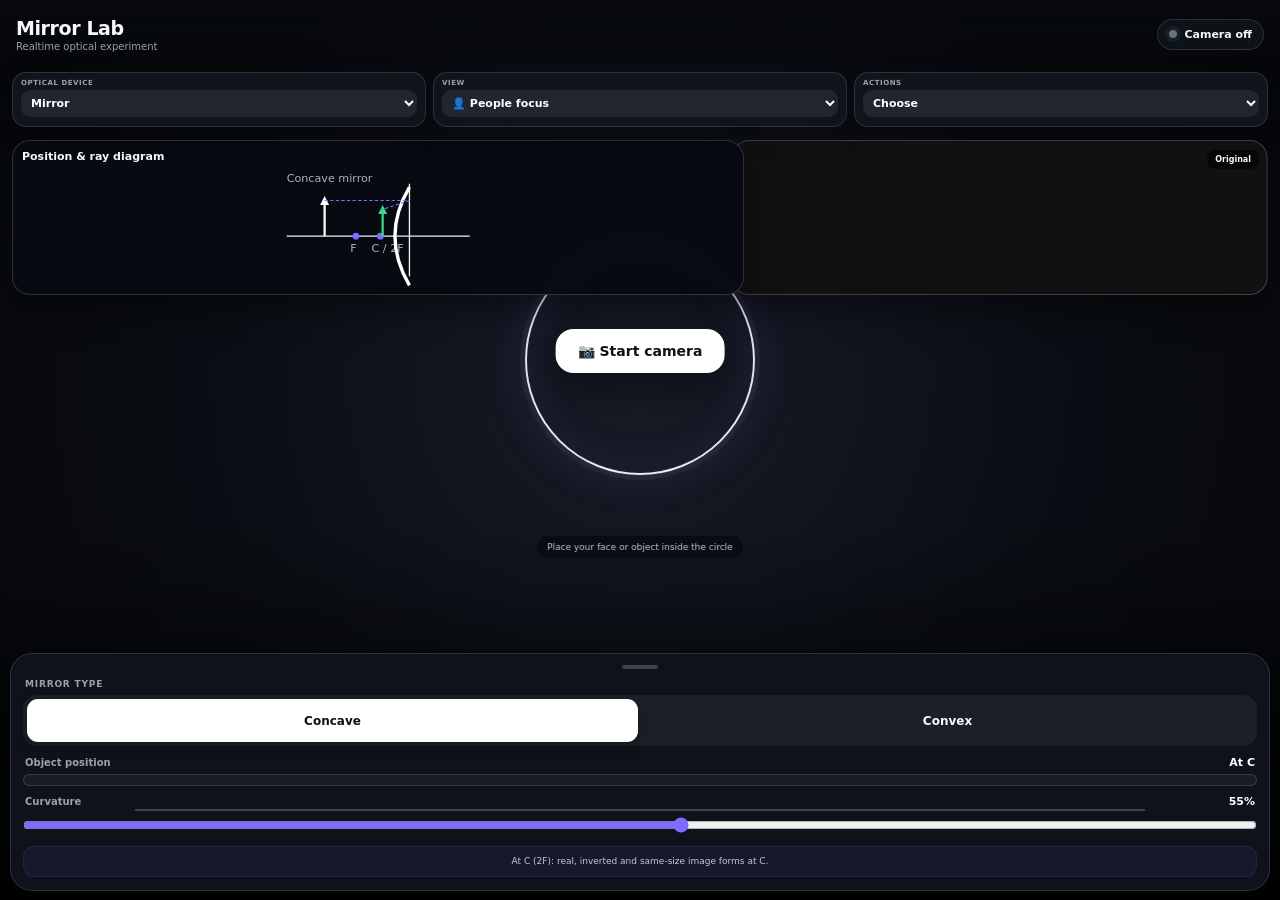
==== mirror-demo.html @ 6b6a010e "Repair simulator controls after physics case update" ====
<!doctype html>
<html lang="en">
<head>
<meta charset="utf-8">
<meta name="viewport" content="width=device-width,initial-scale=1,viewport-fit=cover,user-scalable=no">
<meta name="theme-color" content="#080a0f">
<title>Mirror Lab — Optical Experiment</title>
<style>
:root{
 --bg:#07090e;--panel:#11151d;--panel2:#191e28;--line:rgba(255,255,255,.13);
 --text:#f7f8fb;--muted:#98a2b2;--accent:#7c6cff;--good:#35d58a
}
*{box-sizing:border-box;-webkit-tap-highlight-color:transparent}
html,body{margin:0;width:100%;height:100%;overflow:hidden;background:var(--bg);color:var(--text);font-family:Inter,system-ui,-apple-system,BlinkMacSystemFont,"Segoe UI",sans-serif}
body{overscroll-behavior:none}button,select,input{font:inherit}button{border:0;color:var(--text);touch-action:manipulation}
#app{position:relative;width:100%;height:100%;overflow:hidden;background:radial-gradient(circle at 50% 42%,#181c27 0,#0a0d13 52%,#06070b 100%)}

/* CAMERA / OPTICAL CANVAS */
#mirrorGL{position:absolute;inset:0;width:100%;height:100%;touch-action:none}
#shade{position:absolute;inset:0;pointer-events:none;background:linear-gradient(180deg,rgba(0,0,0,.38),transparent 30%,transparent 58%,rgba(0,0,0,.76))}
#mirrorRing{
 position:absolute;left:50%;top:40%;width:min(48vw,230px);aspect-ratio:1;
 transform:translate(-50%,-50%);border:2px solid rgba(255,255,255,.9);border-radius:50%;
 box-shadow:0 0 0 5px rgba(255,255,255,.045),0 0 45px rgba(124,108,255,.16),inset 0 0 42px rgba(124,108,255,.1);
 pointer-events:none;z-index:2
}

/* HEADER */
header{
 position:absolute;top:0;left:0;right:0;height:64px;padding:11px 16px 7px;
 display:flex;align-items:center;justify-content:space-between;z-index:30;
 background:linear-gradient(180deg,rgba(7,9,14,.98),rgba(7,9,14,.84),transparent)
}
.title{font-size:19px;font-weight:900;letter-spacing:-.4px}.subtitle{margin-top:2px;font-size:10px;color:var(--muted)}
.status{display:flex;align-items:center;gap:7px;padding:8px 11px;border:1px solid var(--line);border-radius:999px;background:rgba(17,21,29,.82);font-size:11px;font-weight:850;backdrop-filter:blur(14px)}
.dot{width:8px;height:8px;border-radius:50%;background:#687180;box-shadow:0 0 0 4px rgba(104,113,128,.12)}
.dot.live{background:var(--good);box-shadow:0 0 0 4px rgba(53,213,138,.13),0 0 12px rgba(53,213,138,.45)}

/* TOP CONTROL STRIP */
.topBar{
 position:absolute;top:72px;left:12px;right:12px;height:55px;z-index:25;
 display:grid;grid-template-columns:1fr 1fr 1fr;gap:7px
}
.topSelect{min-width:0;margin:0;padding:6px 8px;border:1px solid var(--line);border-radius:14px;background:rgba(18,22,30,.94);backdrop-filter:blur(16px);box-shadow:0 7px 22px rgba(0,0,0,.28)}
.topSelect span{display:block;margin-bottom:3px;color:var(--muted);font-size:7px;font-weight:900;letter-spacing:.08em;text-transform:uppercase}
.topSelect select{width:100%;height:27px;padding:0 6px;border:0;outline:0;border-radius:9px;background:#202530;color:#fff;font-size:11px;font-weight:850;appearance:auto}
.topSelect select option{background:#181c24;color:#fff}

/* EXPERIMENT STAGE CARDS */
.rayGraph{
 position:absolute;top:140px;left:12px;width:calc(58% - 10px);height:155px;z-index:12;
 padding:9px;border:1px solid rgba(255,255,255,.16);border-radius:18px;
 background:rgba(8,11,17,.97);backdrop-filter:blur(18px);box-shadow:0 14px 35px rgba(0,0,0,.4)
}
.rayGraphTitle{font-size:11px;font-weight:900;margin-bottom:4px}.rayGraph svg{display:block;width:100%;height:125px}
.rayLabel{font-size:10px;fill:#aab2c0}.rayMain{stroke:#eef2f7;stroke-width:1.2}.rayAux{stroke:#7c6cff;stroke-width:1;stroke-dasharray:3 2}.rayObj{stroke:#fff;stroke-width:2}.rayImg{stroke:#39d98a;stroke-width:2}
#camera{
 position:absolute;top:140px;right:12px;width:calc(42% - 2px);height:155px;object-fit:cover;
 background:#111;border:1px solid rgba(255,255,255,.2);border-radius:18px;z-index:12;
 box-shadow:0 14px 35px rgba(0,0,0,.42);transform:scaleX(-1)
}
.camera-label{position:absolute;top:150px;right:21px;z-index:13;padding:5px 8px;border-radius:8px;background:rgba(0,0,0,.58);font-size:8px;font-weight:900;pointer-events:none}
#tip{position:absolute;left:50%;top:calc(39% + min(36vw,185px));transform:translateX(-50%);z-index:7;max-width:88%;padding:6px 10px;border-radius:999px;background:rgba(7,9,14,.65);color:#c0c6d1;font-size:9px;text-align:center;backdrop-filter:blur(8px)}
#start{position:absolute;left:50%;top:39%;transform:translate(-50%,-50%);z-index:20;padding:14px 22px;border-radius:18px;background:#fff;color:#111;font-size:14px;font-weight:900;box-shadow:0 14px 40px rgba(0,0,0,.5)}
#start.hide{display:none}

/* SETTINGS SHEET */
.controls{
 position:absolute;left:10px;right:10px;bottom:9px;z-index:20;
 max-height:36vh;overflow:auto;padding:11px 12px 13px;
 border:1px solid rgba(255,255,255,.13);border-radius:22px;
 background:rgba(15,19,27,.98);backdrop-filter:blur(24px);box-shadow:0 20px 55px rgba(0,0,0,.62)
}
.sheetHandle{width:36px;height:4px;margin:0 auto 10px;border-radius:99px;background:rgba(255,255,255,.2)}
.sectionTitle{margin:0 2px 6px;color:var(--muted);font-size:9px;font-weight:900;letter-spacing:.09em;text-transform:uppercase}
.segment{display:grid;grid-template-columns:1fr 1fr;gap:4px;padding:4px;margin-bottom:10px;border-radius:14px;background:rgba(255,255,255,.055)}
.segment button{min-height:43px;border-radius:11px;background:transparent;font-size:12px;font-weight:900}
.segment button.active{background:#fff;color:#111;box-shadow:0 4px 14px rgba(0,0,0,.22)}
label.controlLabel{display:flex;align-items:center;justify-content:space-between;margin:9px 2px 5px;color:var(--muted);font-size:10px;font-weight:800}
.controlLabel span:last-child{color:#fff;font-size:11px;font-weight:900}
.points{position:relative;display:grid;grid-template-columns:repeat(4,1fr);gap:4px;padding:5px;border:1px solid rgba(255,255,255,.13);border-radius:17px;background:rgba(255,255,255,.045)}
.points:before{content:"";position:absolute;left:9%;right:9%;top:34px;height:2px;background:rgba(255,255,255,.2)}
.point{position:relative;z-index:2;min-height:59px;border:1px solid transparent;border-radius:12px;background:rgba(255,255,255,.035);font-size:16px;font-weight:900;color:#d7dbe2}
.point small{display:block;margin-top:1px;font-size:8px;font-weight:800;color:inherit;opacity:.6}
.point:after{content:"";display:block;width:10px;height:10px;margin:7px auto 0;border-radius:50%;background:#59616f;box-shadow:0 0 0 3px rgba(89,97,111,.14)}
.point.active{background:#fff;color:#111;box-shadow:0 5px 16px rgba(0,0,0,.25)}.point.active:after{background:#111;box-shadow:0 0 0 3px rgba(17,17,17,.12)}
input[type=range]{width:100%;margin:4px 0 0;accent-color:var(--accent)}
#lesson{margin-top:9px;padding:8px 10px;border-radius:11px;text-align:center;background:rgba(124,108,255,.08);border:1px solid rgba(124,108,255,.13);color:#c5c9d3;font-size:9px;line-height:1.4}

@media(max-width:390px){
 header{padding-left:13px;padding-right:13px}.title{font-size:17px}
 .topBar{top:70px;left:9px;right:9px;gap:5px}.topSelect{padding:6px}.topSelect span{font-size:6px}.topSelect select{font-size:10px}
 .rayGraph{top:134px;left:9px;width:calc(58% - 7px);height:145px;padding:8px}.rayGraph svg{height:116px}
 #camera{top:134px;right:9px;width:calc(42% - 2px);height:145px}.camera-label{top:143px;right:16px}
 #mirrorRing{top:39%;width:min(44vw,190px)}
 #tip{top:calc(39% + 105px);font-size:8px}
 .controls{left:8px;right:8px;bottom:8px;max-height:35vh;padding:10px}
 .point{min-height:54px}
}
</style><body>
<div id="app">
<video id="camera" autoplay playsinline muted></video>
<canvas id="mirrorGL"></canvas>
<div id="shade"></div>

<header>
 <div><div class="title">Mirror Lab</div><div class="subtitle">Realtime optical experiment</div></div>
 <div class="status"><span id="dot" class="dot"></span><span id="status">Camera off</span></div>
</header>

<div class="topBar">
 <label class="topSelect"><span>Optical device</span><select id="systemSelect" aria-label="Optical device"><option value="mirror">Mirror</option><option value="lens">Lens</option></select></label>
 <label class="topSelect"><span>View</span><select id="viewSelect" aria-label="View"><option value="person">👤 People focus</option><option value="scene">🌐 Full scene</option></select></label>
 <label class="topSelect"><span>Actions</span><select id="actionSelect" aria-label="Actions"><option value="">Choose</option><option value="camera">↔ Camera</option><option value="reset">↻ Reset</option></select></label>
</div>

<div id="mirrorRing" aria-hidden="true"></div>

<div class="rayGraph" id="rayGraph">
 <div class="rayGraphTitle">Position & ray diagram</div>
 <svg viewBox="0 0 180 112" aria-label="Optical position diagram">
  <line x1="8" y1="62" x2="172" y2="62" class="rayMain"/>
  <line x1="118" y1="15" x2="118" y2="98" class="rayMain"/>
  <circle cx="70" cy="62" r="3" fill="#7c6cff"/><circle cx="92" cy="62" r="3" fill="#7c6cff"/>
  <text x="65" y="76" class="rayLabel">F</text><text x="84" y="76" class="rayLabel">C / 2F</text>
  <path id="opticalSurface" d="M118 18 Q92 62 118 106" fill="none" stroke="#fff" stroke-width="3"/>
  <line id="rayObject" x1="42" y1="62" x2="42" y2="30" class="rayObj"/>
  <polygon id="objectArrow" points="42,26 38,34 46,34" fill="#fff"/>
  <line id="rayImage" x1="94" y1="62" x2="94" y2="38" class="rayImg"/>
  <polygon id="imageArrow" points="94,34 90,42 98,42" fill="#39d98a"/>
  <line x1="42" y1="30" x2="118" y2="30" class="rayAux"/>
  <line x1="118" y1="30" x2="94" y2="38" class="rayAux"/>
  <text id="rayType" x="8" y="13" class="rayLabel">Concave mirror</text>
 </svg>
</div>
<div class="camera-label">Original</div>

<div id="tip">Place your face or object inside the circle</div>
<button id="start">📷 Start camera</button>

<section class="controls">
 <div class="sheetHandle"></div>
 <div class="sectionTitle" id="deviceTypeTitle">Mirror type</div>
 <div class="segment" id="mirrorTypes"><button id="concave" class="active">Concave</button><button id="convex">Convex</button></div>
 <div class="segment" id="lensTypes" style="display:none"><button id="lensConvex" class="active">Convex lens</button><button id="lensConcave">Concave lens</button></div>

 <label class="controlLabel"><span>Object position</span><span id="distVal">At C</span></label>
 <div class="points" id="points" aria-label="Optical object position"></div>

 <label class="controlLabel"><span>Curvature</span><span id="curvVal">55%</span></label>
 <input id="curv" type="range" min="15" max="90" value="55">
 <div id="lesson">At C (2F): real, inverted and same-size image forms at C.</div>
</section>
</div><script>
const video=document.getElementById('camera'),canvas=document.getElementById('mirrorGL');
const start=document.getElementById('start'),dot=document.getElementById('dot'),statusEl=document.getElementById('status');
const curv=document.getElementById('curv'),curvVal=document.getElementById('curvVal'),distVal=document.getElementById('distVal'),lesson=document.getElementById('lesson');
let points=[];
const systemSelect=document.getElementById('systemSelect'),viewSelect=document.getElementById('viewSelect'),actionSelect=document.getElementById('actionSelect');
const mirrorTypes=document.getElementById('mirrorTypes'),lensTypes=document.getElementById('lensTypes');
const lensConvex=document.getElementById('lensConvex'),lensConcave=document.getElementById('lensConcave');

let viewMode='person';
const gl=canvas.getContext('webgl',{alpha:true,antialias:false,preserveDrawingBuffer:false,powerPreference:'high-performance'});
let stream=null,facing='user',system='mirror',mode=0,mirror={x:.5,y:.47,r:.28},drag=null,tex,program,raf=0,objectDistance=2,objectPosition='C',videoTextureReady=false,loc={};

const VS=`
attribute vec2 p; varying vec2 uv;
void main(){gl_Position=vec4(p,0.,1.);uv=p*.5+.5;}
`;
const FS=`
precision mediump float;
uniform sampler2D videoTex;
uniform vec2 center;
uniform float radius;
uniform float strength;
uniform float aspect;
uniform float imageScale;
uniform float invertY;
uniform float videoAspect;
uniform float convexMode;
uniform float lensMode;
varying vec2 uv;
void main(){
 vec2 d=uv-center; d.x*=aspect;
 float rr=length(d); if(rr>radius){discard;}
 vec2 q=d/radius; float r=length(q);
 float k=1.0/(1.0+(convexMode>0.5 ? -strength : strength)*0.55*r*r);
 vec2 curved=q*k*imageScale;
 vec2 sampleScreen=center+vec2(curved.x/aspect,curved.y);
 // Reflect around the mirror's own optical axis, not the screen centre.
 if(lensMode<0.5){
   sampleScreen.x=center.x-(sampleScreen.x-center.x);
   if(invertY>0.5) sampleScreen.y=center.y-(sampleScreen.y-center.y);
 } else {
   // Lens: refract the image without mirror reflection.
   // Convex lens bends rays toward the optical axis; concave lens bends them away.
   float lensBend = (convexMode>0.5 ? -1.0 : 1.0) * strength * 0.34;
   float lensK = 1.0 + lensBend*r*r;
   vec2 lensOffset = q*(lensK-1.0)*0.55;
   sampleScreen = center + vec2((d.x + lensOffset.x*radius)/aspect, d.y + lensOffset.y*radius);
   if(invertY>0.5) sampleScreen.y=center.y-(sampleScreen.y-center.y);
 }
 // Match the phone's CSS object-fit: cover mapping.
 vec2 sampleUV=sampleScreen;
 if(aspect>videoAspect){ sampleUV.y=0.5+(sampleScreen.y-0.5)*(aspect/videoAspect); }
 else { sampleUV.x=0.5+(sampleScreen.x-0.5)*(videoAspect/aspect); }
 sampleUV=clamp(sampleUV,vec2(0.001),vec2(0.999));
 vec4 c=texture2D(videoTex,sampleUV);
 float edge=smoothstep(1.0,.82,r); c.rgb*=mix(.84,1.05,edge);
 gl_FragColor=c;
}
`;
function shader(type,src){const s=gl.createShader(type);gl.shaderSource(s,src);gl.compileShader(s);if(!gl.getShaderParameter(s,gl.COMPILE_STATUS))throw Error(gl.getShaderInfoLog(s));return s}
function init(){
 if(!gl)return;
 gl.pixelStorei(gl.UNPACK_FLIP_Y_WEBGL,true);
 program=gl.createProgram();gl.attachShader(program,shader(gl.VERTEX_SHADER,VS));gl.attachShader(program,shader(gl.FRAGMENT_SHADER,FS));gl.linkProgram(program);
 gl.useProgram(program);
 const b=gl.createBuffer();gl.bindBuffer(gl.ARRAY_BUFFER,b);gl.bufferData(gl.ARRAY_BUFFER,new Float32Array([-1,-1,1,-1,-1,1,1,1]),gl.STATIC_DRAW);
 const p=gl.getAttribLocation(program,'p');gl.enableVertexAttribArray(p);gl.vertexAttribPointer(p,2,gl.FLOAT,false,0,0);
 tex=gl.createTexture();gl.bindTexture(gl.TEXTURE_2D,tex);
 gl.texParameteri(gl.TEXTURE_2D,gl.TEXTURE_MIN_FILTER,gl.LINEAR);gl.texParameteri(gl.TEXTURE_2D,gl.TEXTURE_MAG_FILTER,gl.LINEAR);
 gl.texParameteri(gl.TEXTURE_2D,gl.TEXTURE_WRAP_S,gl.CLAMP_TO_EDGE);gl.texParameteri(gl.TEXTURE_2D,gl.TEXTURE_WRAP_T,gl.CLAMP_TO_EDGE);
 loc.videoTex=gl.getUniformLocation(program,'videoTex');loc.center=gl.getUniformLocation(program,'center');loc.radius=gl.getUniformLocation(program,'radius');loc.strength=gl.getUniformLocation(program,'strength');loc.aspect=gl.getUniformLocation(program,'aspect');loc.imageScale=gl.getUniformLocation(program,'imageScale');loc.invertY=gl.getUniformLocation(program,'invertY');loc.videoAspect=gl.getUniformLocation(program,'videoAspect');loc.convexMode=gl.getUniformLocation(program,'convexMode');loc.lensMode=gl.getUniformLocation(program,'lensMode');
 gl.clearColor(0,0,0,0);
}
function updateRing(){const el=document.getElementById('mirrorRing');el.style.left=((mirror.x-mirror.r)*100)+'%';el.style.top=((mirror.y-mirror.r)*100)+'%';el.style.width=(mirror.r*2*100)+'%';} function resize(){const d=Math.min(devicePixelRatio||1,1.5),r=canvas.getBoundingClientRect();canvas.width=Math.max(1,Math.round(r.width*d));canvas.height=Math.max(1,Math.round(r.height*d));draw()}
function draw(){
 if(!gl||!video.videoWidth)return;
 gl.viewport(0,0,canvas.width,canvas.height);gl.clear(gl.COLOR_BUFFER_BIT);
 gl.useProgram(program);gl.activeTexture(gl.TEXTURE0);gl.bindTexture(gl.TEXTURE_2D,tex);
 if(!videoTextureReady){gl.texImage2D(gl.TEXTURE_2D,0,gl.RGBA,gl.RGBA,gl.UNSIGNED_BYTE,video);videoTextureReady=true;}else{gl.texSubImage2D(gl.TEXTURE_2D,0,0,0,gl.RGBA,gl.UNSIGNED_BYTE,video);}
 const q=+curv.value/100,rect=canvas.getBoundingClientRect();
 const aspect=rect.width/rect.height;
 let scale=1.0,inverted=0.0; let lensVirtual=0.0;
 if(system==='lens'){
   if(mode===0){
     if(objectPosition==='infinity'){scale=.22;inverted=1.0;}
     else if(objectPosition==='beyond2F'){scale=.55;inverted=1.0;}
     else if(objectPosition==='2F'){scale=1.0;inverted=1.0;}
     else if(objectPosition==='betweenF2F'){scale=1.7;inverted=1.0;}
     else if(objectPosition==='F'){scale=2.7;inverted=1.0;}
     else {scale=2.15;inverted=0.0;}
   }else{
     scale=.62; inverted=0.0; lensVirtual=1.0;
   }
 } else if(mode===0){
   if(objectPosition==='infinity'){scale=.22;inverted=1.0;}
   else if(objectPosition==='beyondC'){scale=.55;inverted=1.0;}
   else if(objectPosition==='C'){scale=1.0;inverted=1.0;}
   else if(objectPosition==='betweenCF'){scale=1.75;inverted=1.0;}
   else if(objectPosition==='F'){scale=2.7;inverted=1.0;}
   else {scale=2.15;inverted=0.0;}
 }else{
   scale=objectPosition==='infinity'?.30:.55;
   inverted=0.0;
 }
 scale*=1.0+q*.18;
 gl.uniform1i(loc.videoTex,0);
 gl.uniform2f(loc.center,mirror.x,1-mirror.y);
 gl.uniform1f(loc.radius,mirror.r);
 gl.uniform1f(loc.strength,q);
 gl.uniform1f(loc.aspect,aspect);
 gl.uniform1f(loc.imageScale,scale);
 gl.uniform1f(loc.invertY,inverted);
 gl.uniform1f(loc.videoAspect,video.videoWidth/video.videoHeight);
gl.uniform1f(loc.convexMode,system==='mirror' ? (mode===1?1.0:0.0) : (mode===0?1.0:0.0));
 gl.uniform1f(loc.lensMode,system==='lens'?1.0:0.0);
 // Person focus keeps the optical effect centered on the virtual mirror/object area.
 // Full scene mode expands the effect to the entire selected mirror/lens surface.

 gl.drawArrays(gl.TRIANGLE_STRIP,0,4);
}
function videoFrame(){draw();if(video.requestVideoFrameCallback)video.requestVideoFrameCallback(videoFrame);else raf=requestAnimationFrame(videoFrame)}
async function startCamera(){
 if(stream)stream.getTracks().forEach(t=>t.stop());
 try{
  stream=await navigator.mediaDevices.getUserMedia({video:{facingMode:{ideal:facing},width:{ideal:1280},height:{ideal:720},frameRate:{ideal:30,max:30}},audio:false});
  video.srcObject=stream;await video.play();start.classList.add('hide');dot.classList.add('live');statusEl.textContent='Camera live';videoFrame();
 }catch(e){statusEl.textContent='Camera blocked';start.textContent=e.name==='NotAllowedError'?'Allow camera access':'Camera unavailable'}
}
function updateRayGraph(){
 const obj=document.getElementById('rayObject'),img=document.getElementById('rayImage'),type=document.getElementById('rayType'),surface=document.getElementById('opticalSurface'),ia=document.getElementById('imageArrow');
 const positions={infinity:{x:18,h:9,ix:82,ih:7},C:{x:38,h:23,ix:104,ih:23},F:{x:55,h:31,ix:112,ih:42},P:{x:64,h:24,ix:48,ih:36}};
 const p=positions[objectPosition]||positions.C;
 obj.setAttribute('x1',p.x);obj.setAttribute('x2',p.x);obj.setAttribute('y1',43);obj.setAttribute('y2',43-p.h);
 img.setAttribute('x1',p.ix);img.setAttribute('x2',p.ix);img.setAttribute('y1',43);img.setAttribute('y2',mode===1?43-p.ih:43-p.ih);
 type.textContent=system==='lens'?(mode===0?'Convex lens':'Concave lens'):(mode===0?'Concave mirror':'Convex mirror');
 if(system==='lens'){surface.setAttribute('d','M118 18 Q132 62 118 106');}
 else if(mode===0){surface.setAttribute('d','M118 18 Q92 62 118 106');}
 else {surface.setAttribute('d','M118 18 Q144 62 118 106');}
 ia.setAttribute('points',mode===0?'94,34 90,42 98,42':'94,66 90,58 98,58');
}
function updateLesson(){
 if(system==='lens'){
   if(mode===0){
     if(objectPosition==='infinity') lesson.textContent='At infinity: real, inverted and highly diminished image forms near F.';
     else if(objectPosition==='beyond2F') lesson.textContent='Beyond 2F: real, inverted and diminished image forms between F and 2F.';
     else if(objectPosition==='2F') lesson.textContent='At 2F: real, inverted and same-size image forms at 2F.';
     else if(objectPosition==='betweenF2F') lesson.textContent='Between F and 2F: real, inverted and magnified image forms beyond 2F.';
     else if(objectPosition==='F') lesson.textContent='At F: refracted rays become parallel — image forms at infinity.';
     else lesson.textContent='Between lens and F: virtual, upright and magnified image forms on the object side.';
   }else lesson.textContent='Concave lens: virtual, upright and diminished image for all object positions.';
 }else{
   if(mode===1){
     lesson.textContent=objectPosition==='infinity'
       ? 'At infinity: virtual, upright and diminished image forms near F behind the mirror.'
       : 'Between pole and infinity: virtual, upright and diminished image forms behind the mirror.';
   }else if(objectPosition==='infinity') lesson.textContent='At infinity: real, inverted and highly diminished image forms at F.';
   else if(objectPosition==='beyondC') lesson.textContent='Beyond C: real, inverted and diminished image forms between F and C.';
   else if(objectPosition==='C') lesson.textContent='At C: real, inverted and same-size image forms at C.';
   else if(objectPosition==='betweenCF') lesson.textContent='Between C and F: real, inverted and magnified image forms beyond C.';
   else if(objectPosition==='F') lesson.textContent='At F: reflected rays are parallel — image forms at infinity.';
   else lesson.textContent='Between F and P: virtual, upright and magnified image forms behind the mirror.';
 }
}
function configurePositions(){
 const el=document.getElementById('points');
 const defs=system==='lens'
   ? (mode===0
      ? [['infinity','∞','Far'],['beyond2F','>2F','Beyond 2F'],['2F','2F','At 2F'],['betweenF2F','F–2F','Between'],['F','F','Focus'],['insideF','O–F','Inside F']]
      : [['infinity','∞','Far'],['insideF','O–F','Any position']])
   : (mode===0
      ? [['infinity','∞','Far'],['beyondC','>C','Beyond C'],['C','C','At C'],['betweenCF','C–F','Between'],['F','F','Focus'],['insideF','F–P','Between F–P']]
      : [['infinity','∞','Far'],['betweenPF','P–∞','Any position']]);
 if(!defs.some(d=>d[0]===objectPosition)) objectPosition=defs[0][0];
 el.innerHTML=defs.map(d=>'<button class="point '+(d[0]===objectPosition?'active':'')+'" data-pos="'+d[0]+'">'+d[1]+'<small>'+d[2]+'</small></button>').join('');
 points=[...el.querySelectorAll('.point')];
 points.forEach(btn=>btn.onclick=()=>{
   objectPosition=btn.dataset.pos;
   points.forEach(b=>b.classList.toggle('active',b===btn));
   distVal.textContent=positionName();
   updateLesson();updateRayGraph();draw();
 });
 distVal.textContent=positionName();
}
function positionName(){
 const names={
  infinity:'At infinity',beyondC:'Beyond C',C:'At C',betweenCF:'Between C–F',F:'At F',insideF:'Between F–P',
  beyond2F:'Beyond 2F',2F:'At 2F',betweenF2F:'Between F–2F',betweenPF:'Between P and infinity'
 };
 return names[objectPosition]||'Object position';
}
function updateSystemUI(){
 const mt=document.getElementById('mirrorTypes'),lt=document.getElementById('lensTypes');
 mt.style.display=system==='mirror'?'grid':'none';
 lt.style.display=system==='lens'?'grid':'none';
 systemSelect.value=system;
 viewSelect.value=viewMode;
 document.getElementById('deviceTypeTitle').textContent=system==='lens'?'Lens type':'Mirror type';
 configurePositions();
 updateLesson();updateRayGraph();draw();
}
function setMode(m){
 mode=m;
 const isLens=system==='lens';
 if(isLens){
   lensConvex.classList.toggle('active',m===0);
   lensConcave.classList.toggle('active',m===1);
 }else{
   concave.classList.toggle('active',m===0);
   convex.classList.toggle('active',m===1);
 }
 configurePositions();
 updateLesson();updateRayGraph();draw();
}
start.onclick=startCamera;
systemSelect.onchange=()=>{
 system=systemSelect.value;
 setMode(0);
 updateSystemUI();
};
viewSelect.onchange=()=>{viewMode=viewSelect.value;draw()};
actionSelect.onchange=()=>{
 const action=actionSelect.value;
 if(action==='camera'){facing=facing==='user'?'environment':'user';startCamera();}
 if(action==='reset'){mirror={x:.5,y:.47,r:.28};updateRing();draw();}
 actionSelect.value='';
};
document.getElementById('concave').addEventListener('click',()=>{system='mirror';setMode(0);updateSystemUI()});
document.getElementById('convex').addEventListener('click',()=>{system='mirror';setMode(1);updateSystemUI()});
document.getElementById('lensConvex').addEventListener('click',()=>{system='lens';setMode(0);updateSystemUI()});
document.getElementById('lensConcave').addEventListener('click',()=>{system='lens';setMode(1);updateSystemUI()});
window.addEventListener('resize',resize);
canvas.addEventListener('pointerdown',e=>{
 const r=canvas.getBoundingClientRect(),x=(e.clientX-r.left)/r.width,y=(e.clientY-r.top)/r.height;
 const dx=(x-mirror.x)*r.width/r.height,dy=y-mirror.y;
 if(Math.hypot(dx,dy)<mirror.r){drag={x,y,mx:mirror.x,my:mirror.y};canvas.setPointerCapture(e.pointerId)}
});
canvas.addEventListener('pointermove',e=>{
 if(!drag)return;
 const r=canvas.getBoundingClientRect();
 mirror.x=Math.max(mirror.r*r.height/r.width,Math.min(1-mirror.r*r.height/r.width,drag.mx+(e.clientX-r.left)/r.width-drag.x));
 mirror.y=Math.max(mirror.r,Math.min(1-mirror.r,drag.my+(e.clientY-r.top)/r.height-drag.y));
 updateRing();draw();
});
canvas.addEventListener('pointerup',()=>drag=null);
canvas.addEventListener('pointercancel',()=>drag=null);
init();updateRing();resize();setMode(0);
</script>
</body>
</html>
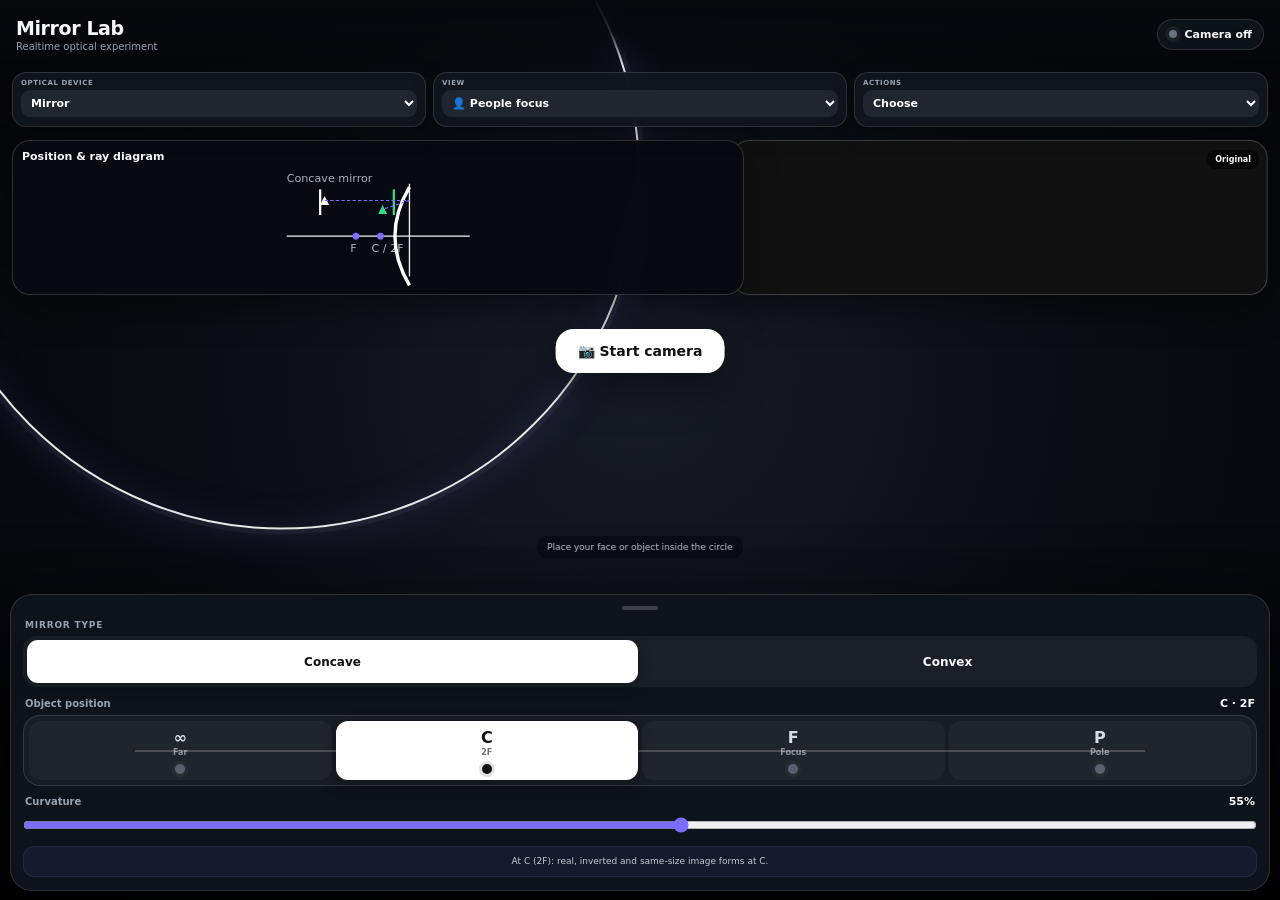
==== commit 9ffb6bdf: "Restore last stable Mirror Lab after runtime regression" ====
--- a/mirror-demo.html
+++ b/mirror-demo.html
@@ -144,8 +144,13 @@
  <div class="segment" id="mirrorTypes"><button id="concave" class="active">Concave</button><button id="convex">Convex</button></div>
  <div class="segment" id="lensTypes" style="display:none"><button id="lensConvex" class="active">Convex lens</button><button id="lensConcave">Concave lens</button></div>
 
- <label class="controlLabel"><span>Object position</span><span id="distVal">At C</span></label>
- <div class="points" id="points" aria-label="Optical object position"></div>
+ <label class="controlLabel"><span>Object position</span><span id="distVal">C · 2F</span></label>
+ <div class="points" id="points" aria-label="Optical object position">
+  <button class="point" data-pos="infinity">∞<small>Far</small></button>
+  <button class="point active" data-pos="C">C<small>2F</small></button>
+  <button class="point" data-pos="F">F<small>Focus</small></button>
+  <button class="point" data-pos="P">P<small>Pole</small></button>
+ </div>
 
  <label class="controlLabel"><span>Curvature</span><span id="curvVal">55%</span></label>
  <input id="curv" type="range" min="15" max="90" value="55">
@@ -155,7 +160,7 @@
 const video=document.getElementById('camera'),canvas=document.getElementById('mirrorGL');
 const start=document.getElementById('start'),dot=document.getElementById('dot'),statusEl=document.getElementById('status');
 const curv=document.getElementById('curv'),curvVal=document.getElementById('curvVal'),distVal=document.getElementById('distVal'),lesson=document.getElementById('lesson');
-let points=[];
+const points=document.querySelectorAll('.point');
 const systemSelect=document.getElementById('systemSelect'),viewSelect=document.getElementById('viewSelect'),actionSelect=document.getElementById('actionSelect');
 const mirrorTypes=document.getElementById('mirrorTypes'),lensTypes=document.getElementById('lensTypes');
 const lensConvex=document.getElementById('lensConvex'),lensConcave=document.getElementById('lensConcave');
@@ -234,26 +239,27 @@
  const q=+curv.value/100,rect=canvas.getBoundingClientRect();
  const aspect=rect.width/rect.height;
  let scale=1.0,inverted=0.0; let lensVirtual=0.0;
- if(system==='lens'){
-   if(mode===0){
+ const f=1.0,u=objectDistance;
+ if(system==='lens'){ 
+   const isConvex=mode===0;
+   if(isConvex){
      if(objectPosition==='infinity'){scale=.22;inverted=1.0;}
-     else if(objectPosition==='beyond2F'){scale=.55;inverted=1.0;}
-     else if(objectPosition==='2F'){scale=1.0;inverted=1.0;}
-     else if(objectPosition==='betweenF2F'){scale=1.7;inverted=1.0;}
-     else if(objectPosition==='F'){scale=2.7;inverted=1.0;}
-     else {scale=2.15;inverted=0.0;}
+     else if(objectPosition==='C'){scale=1.0;inverted=1.0;}
+     else if(objectPosition==='F'){scale=2.6;inverted=1.0;}
+     else {scale=2.1;inverted=0.0;lensVirtual=1.0;}
    }else{
      scale=.62; inverted=0.0; lensVirtual=1.0;
    }
  } else if(mode===0){
-   if(objectPosition==='infinity'){scale=.22;inverted=1.0;}
-   else if(objectPosition==='beyondC'){scale=.55;inverted=1.0;}
+   if(objectPosition==='infinity'){scale=.28;inverted=1.0;}
    else if(objectPosition==='C'){scale=1.0;inverted=1.0;}
-   else if(objectPosition==='betweenCF'){scale=1.75;inverted=1.0;}
-   else if(objectPosition==='F'){scale=2.7;inverted=1.0;}
-   else {scale=2.15;inverted=0.0;}
+   else if(objectPosition==='F'){scale=2.8;inverted=1.0;}
+   else {scale=2.2;inverted=0.0;}
  }else{
-   scale=objectPosition==='infinity'?.30:.55;
+   if(objectPosition==='infinity')scale=.30;
+   else if(objectPosition==='C')scale=.58;
+   else if(objectPosition==='F')scale=.66;
+   else scale=.74;
    inverted=0.0;
  }
  scale*=1.0+q*.18;
@@ -295,108 +301,61 @@
 function updateLesson(){
  if(system==='lens'){
    if(mode===0){
-     if(objectPosition==='infinity') lesson.textContent='At infinity: real, inverted and highly diminished image forms near F.';
-     else if(objectPosition==='beyond2F') lesson.textContent='Beyond 2F: real, inverted and diminished image forms between F and 2F.';
-     else if(objectPosition==='2F') lesson.textContent='At 2F: real, inverted and same-size image forms at 2F.';
-     else if(objectPosition==='betweenF2F') lesson.textContent='Between F and 2F: real, inverted and magnified image forms beyond 2F.';
-     else if(objectPosition==='F') lesson.textContent='At F: refracted rays become parallel — image forms at infinity.';
-     else lesson.textContent='Between lens and F: virtual, upright and magnified image forms on the object side.';
+     if(objectPosition==='infinity') lesson.textContent='Convex lens at ∞: real, inverted and highly diminished image forms near F.';
+     else if(objectPosition==='C') lesson.textContent='Convex lens at 2F: real, inverted and same-size image forms at 2F.';
+     else if(objectPosition==='F') lesson.textContent='Convex lens at F: refracted rays become parallel — image tends to infinity.';
+     else lesson.textContent='Convex lens inside F: virtual, upright and magnified image forms on the object side.';
    }else lesson.textContent='Concave lens: virtual, upright and diminished image for all object positions.';
  }else{
-   if(mode===1){
-     lesson.textContent=objectPosition==='infinity'
-       ? 'At infinity: virtual, upright and diminished image forms near F behind the mirror.'
-       : 'Between pole and infinity: virtual, upright and diminished image forms behind the mirror.';
-   }else if(objectPosition==='infinity') lesson.textContent='At infinity: real, inverted and highly diminished image forms at F.';
-   else if(objectPosition==='beyondC') lesson.textContent='Beyond C: real, inverted and diminished image forms between F and C.';
-   else if(objectPosition==='C') lesson.textContent='At C: real, inverted and same-size image forms at C.';
-   else if(objectPosition==='betweenCF') lesson.textContent='Between C and F: real, inverted and magnified image forms beyond C.';
-   else if(objectPosition==='F') lesson.textContent='At F: reflected rays are parallel — image forms at infinity.';
-   else lesson.textContent='Between F and P: virtual, upright and magnified image forms behind the mirror.';
+   if(mode===1)lesson.textContent='Convex mirror: virtual, upright and reduced image for all positions.';
+   else if(objectPosition==='infinity')lesson.textContent='At ∞: real, inverted and highly diminished image forms near F.';
+   else if(objectPosition==='C')lesson.textContent='At C (2F): real, inverted and same-size image forms at C.';
+   else if(objectPosition==='F')lesson.textContent='At F: reflected rays are nearly parallel — image moves toward infinity.';
+   else lesson.textContent='At P: virtual, upright and magnified image forms behind the mirror.';
  }
 }
-function configurePositions(){
- const el=document.getElementById('points');
- const defs=system==='lens'
-   ? (mode===0
-      ? [['infinity','∞','Far'],['beyond2F','>2F','Beyond 2F'],['2F','2F','At 2F'],['betweenF2F','F–2F','Between'],['F','F','Focus'],['insideF','O–F','Inside F']]
-      : [['infinity','∞','Far'],['insideF','O–F','Any position']])
-   : (mode===0
-      ? [['infinity','∞','Far'],['beyondC','>C','Beyond C'],['C','C','At C'],['betweenCF','C–F','Between'],['F','F','Focus'],['insideF','F–P','Between F–P']]
-      : [['infinity','∞','Far'],['betweenPF','P–∞','Any position']]);
- if(!defs.some(d=>d[0]===objectPosition)) objectPosition=defs[0][0];
- el.innerHTML=defs.map(d=>'<button class="point '+(d[0]===objectPosition?'active':'')+'" data-pos="'+d[0]+'">'+d[1]+'<small>'+d[2]+'</small></button>').join('');
- points=[...el.querySelectorAll('.point')];
- points.forEach(btn=>btn.onclick=()=>{
-   objectPosition=btn.dataset.pos;
-   points.forEach(b=>b.classList.toggle('active',b===btn));
-   distVal.textContent=positionName();
-   updateLesson();updateRayGraph();draw();
- });
- distVal.textContent=positionName();
-}
-function positionName(){
- const names={
-  infinity:'At infinity',beyondC:'Beyond C',C:'At C',betweenCF:'Between C–F',F:'At F',insideF:'Between F–P',
-  beyond2F:'Beyond 2F',2F:'At 2F',betweenF2F:'Between F–2F',betweenPF:'Between P and infinity'
- };
- return names[objectPosition]||'Object position';
-}
 function updateSystemUI(){
- const mt=document.getElementById('mirrorTypes'),lt=document.getElementById('lensTypes');
- mt.style.display=system==='mirror'?'grid':'none';
- lt.style.display=system==='lens'?'grid':'none';
- systemSelect.value=system;
- viewSelect.value=viewMode;
- document.getElementById('deviceTypeTitle').textContent=system==='lens'?'Lens type':'Mirror type';
- configurePositions();
- updateLesson();updateRayGraph();draw();
+ const mt=document.getElementById('mirrorTypes'),lt=document.getElementById('lensTypes'),dt=document.getElementById('deviceTypeTitle');
+ mt.style.display=system==='mirror'?'grid':'none'; lt.style.display=system==='lens'?'grid':'none'; dt.textContent=system==='mirror'?'Mirror type':'Lens type';
+ systemSelect.value=system; viewSelect.value=viewMode;
+ distVal.textContent=system==='mirror'
+   ? (objectPosition==='infinity'?'∞ · Far':objectPosition==='C'?'C · 2F':objectPosition==='F'?'F · Focus':'P · Pole')
+   : (objectPosition==='infinity'?'∞ · Far':objectPosition==='C'?'2F':objectPosition==='F'?'F · Focus':'O · Optical');
+ updateLesson(); updateRayGraph(); draw();
 }
 function setMode(m){
  mode=m;
  const isLens=system==='lens';
- if(isLens){
-   lensConvex.classList.toggle('active',m===0);
-   lensConcave.classList.toggle('active',m===1);
- }else{
-   concave.classList.toggle('active',m===0);
-   convex.classList.toggle('active',m===1);
- }
- configurePositions();
+ (isLens?lensConvex:concave).classList.toggle('active',m===0);
+ (isLens?lensConcave:convex).classList.toggle('active',m===1);
  updateLesson();updateRayGraph();draw();
 }
 start.onclick=startCamera;
-systemSelect.onchange=()=>{
- system=systemSelect.value;
- setMode(0);
- updateSystemUI();
-};
+systemSelect.onchange=()=>{system=systemSelect.value;setMode(0);updateSystemUI()};
+
 viewSelect.onchange=()=>{viewMode=viewSelect.value;draw()};
+document.getElementById('concave').addEventListener('click',()=>{system='mirror';setMode(0);updateSystemUI()});
+document.getElementById('convex').addEventListener('click',()=>{system='mirror';setMode(1);updateSystemUI()});
+document.getElementById('lensConvex').addEventListener('click',()=>{system='lens';setMode(0);updateSystemUI()});
+document.getElementById('lensConcave').addEventListener('click',()=>{system='lens';setMode(1);updateSystemUI()});
 actionSelect.onchange=()=>{
  const action=actionSelect.value;
  if(action==='camera'){facing=facing==='user'?'environment':'user';startCamera();}
  if(action==='reset'){mirror={x:.5,y:.47,r:.28};updateRing();draw();}
  actionSelect.value='';
 };
-document.getElementById('concave').addEventListener('click',()=>{system='mirror';setMode(0);updateSystemUI()});
-document.getElementById('convex').addEventListener('click',()=>{system='mirror';setMode(1);updateSystemUI()});
-document.getElementById('lensConvex').addEventListener('click',()=>{system='lens';setMode(0);updateSystemUI()});
-document.getElementById('lensConcave').addEventListener('click',()=>{system='lens';setMode(1);updateSystemUI()});
+curv.oninput=()=>{curvVal.textContent=curv.value+'%';draw()};
+points.forEach(btn=>btn.onclick=()=>{
+ objectPosition=btn.dataset.pos;
+ updateRayGraph();
+ points.forEach(b=>b.classList.toggle('active',b===btn));
+ distVal.textContent=objectPosition==='infinity'?'∞ · Far':objectPosition==='C'?'C · 2F':objectPosition==='F'?'F · Focus':'P · Pole';
+ updateLesson();draw();
+});
 window.addEventListener('resize',resize);
-canvas.addEventListener('pointerdown',e=>{
- const r=canvas.getBoundingClientRect(),x=(e.clientX-r.left)/r.width,y=(e.clientY-r.top)/r.height;
- const dx=(x-mirror.x)*r.width/r.height,dy=y-mirror.y;
- if(Math.hypot(dx,dy)<mirror.r){drag={x,y,mx:mirror.x,my:mirror.y};canvas.setPointerCapture(e.pointerId)}
-});
-canvas.addEventListener('pointermove',e=>{
- if(!drag)return;
- const r=canvas.getBoundingClientRect();
- mirror.x=Math.max(mirror.r*r.height/r.width,Math.min(1-mirror.r*r.height/r.width,drag.mx+(e.clientX-r.left)/r.width-drag.x));
- mirror.y=Math.max(mirror.r,Math.min(1-mirror.r,drag.my+(e.clientY-r.top)/r.height-drag.y));
- updateRing();draw();
-});
-canvas.addEventListener('pointerup',()=>drag=null);
-canvas.addEventListener('pointercancel',()=>drag=null);
+canvas.addEventListener('pointerdown',e=>{const r=canvas.getBoundingClientRect(),x=(e.clientX-r.left)/r.width,y=(e.clientY-r.top)/r.height;const dx=(x-mirror.x)*r.width/r.height,dy=y-mirror.y;if(Math.hypot(dx,dy)<mirror.r){drag={x,y,mx:mirror.x,my:mirror.y};canvas.setPointerCapture(e.pointerId)}});
+canvas.addEventListener('pointermove',e=>{if(!drag)return;const r=canvas.getBoundingClientRect();mirror.x=Math.max(mirror.r*r.height/r.width,Math.min(1-mirror.r*r.height/r.width,drag.mx+(e.clientX-r.left)/r.width-drag.x));mirror.y=Math.max(mirror.r,Math.min(1-mirror.r,drag.my+(e.clientY-r.top)/r.height-drag.y));updateRing();draw()});
+canvas.addEventListener('pointerup',()=>drag=null);canvas.addEventListener('pointercancel',()=>drag=null);
 init();updateRing();resize();setMode(0);
 </script>
 </body>
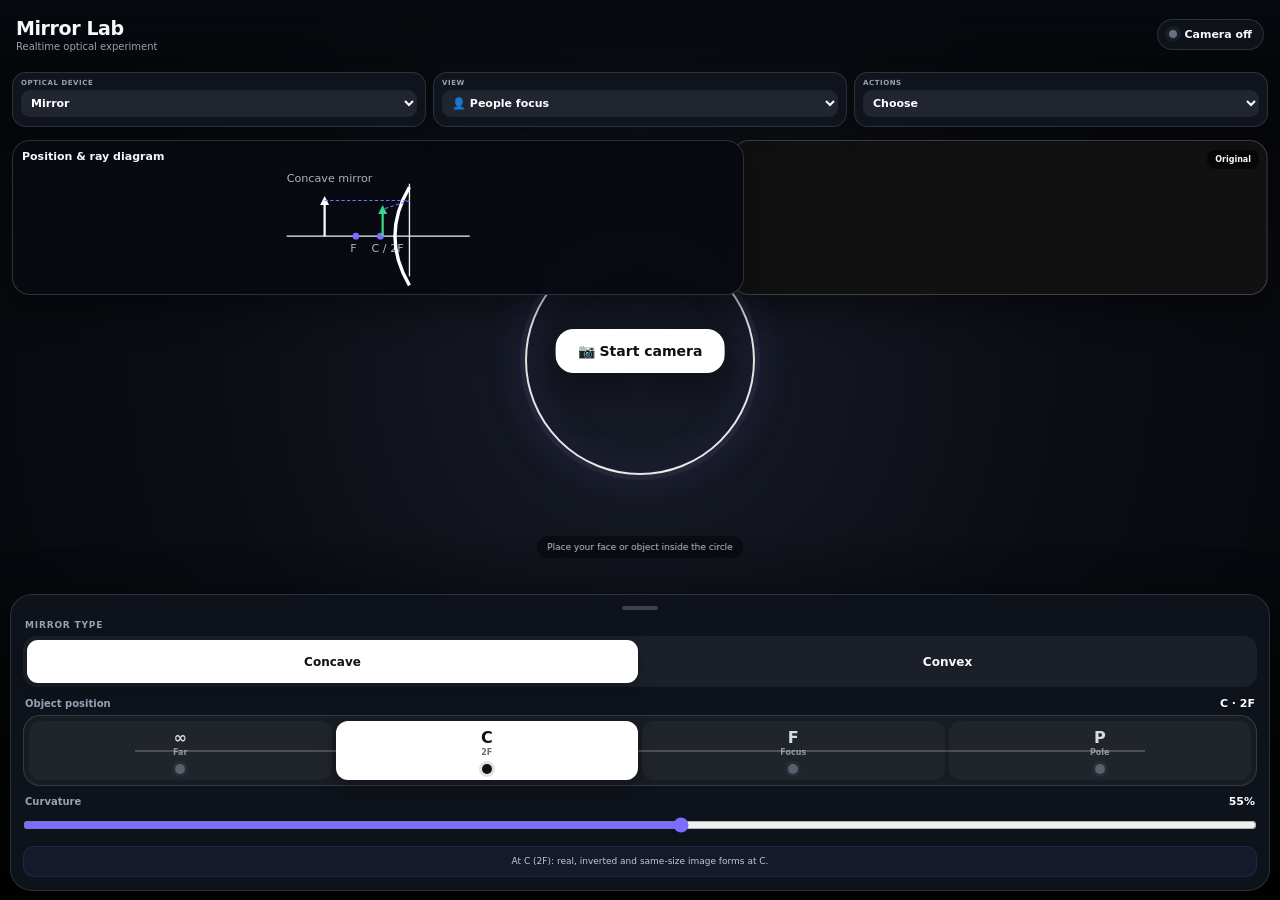
==== commit 14cbd224: "Fix missing optical position configuration function" ====
--- a/mirror-demo.html
+++ b/mirror-demo.html
@@ -314,6 +314,30 @@
    else lesson.textContent='At P: virtual, upright and magnified image forms behind the mirror.';
  }
 }
+function configurePositions(){
+ const el=document.getElementById('points');
+ const defs=system==='lens'
+   ? (mode===0
+      ? [['infinity','∞','Far'],['beyond2F','>2F','Beyond 2F'],['2F','2F','At 2F'],['betweenF2F','F–2F','Between'],['F','F','Focus'],['insideF','O–F','Inside F']]
+      : [['infinity','∞','Far'],['insideF','O–F','Any position']])
+   : (mode===0
+      ? [['infinity','∞','Far'],['beyondC','>C','Beyond C'],['C','C','At C'],['betweenCF','C–F','Between'],['F','F','Focus'],['insideF','F–P','Between F–P']]
+      : [['infinity','∞','Far'],['betweenPF','P–∞','Any position']]);
+ if(!defs.some(d=>d[0]===objectPosition)) objectPosition=defs[0][0];
+ el.innerHTML=defs.map(d=>'<button class="point '+(d[0]===objectPosition?'active':'')+'" data-pos="'+d[0]+'">'+d[1]+'<small>'+d[2]+'</small></button>').join('');
+ points=[...el.querySelectorAll('.point')];
+ points.forEach(btn=>btn.onclick=()=>{
+   objectPosition=btn.dataset.pos;
+   points.forEach(b=>b.classList.toggle('active',b===btn));
+   distVal.textContent=positionName();
+   updateLesson();updateRayGraph();draw();
+ });
+ distVal.textContent=positionName();
+}
+function positionName(){
+ const names={infinity:'At infinity',beyondC:'Beyond C',C:'At C',betweenCF:'Between C–F',F:'At F',insideF:'Between F–P',beyond2F:'Beyond 2F',2F:'At 2F',betweenF2F:'Between F–2F',insideF:'Inside F',betweenPF:'Between P and infinity'};
+ return names[objectPosition]||'Object position';
+}
 function updateSystemUI(){
  const mt=document.getElementById('mirrorTypes'),lt=document.getElementById('lensTypes'),dt=document.getElementById('deviceTypeTitle');
  mt.style.display=system==='mirror'?'grid':'none'; lt.style.display=system==='lens'?'grid':'none'; dt.textContent=system==='mirror'?'Mirror type':'Lens type';
